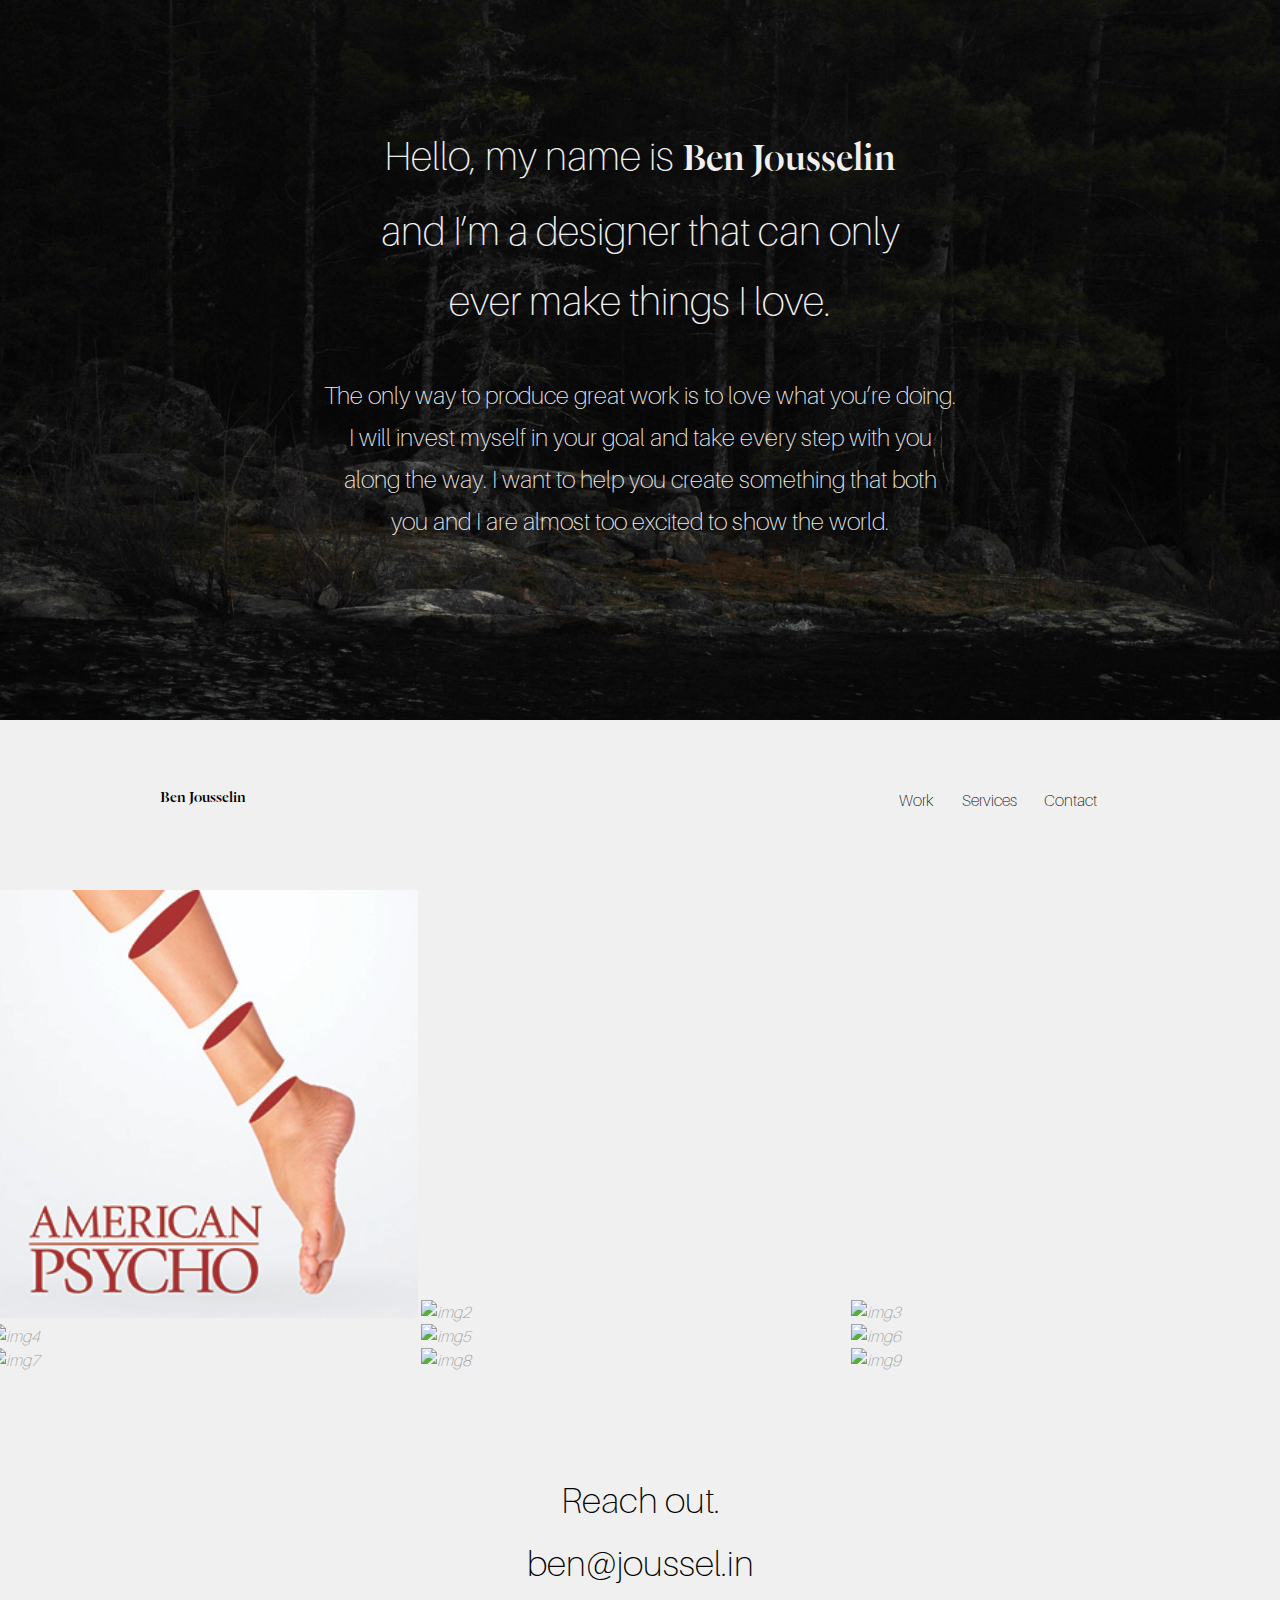
==== index.html @ e739e466 "Animation tweaks and prepping" ====
<!DOCTYPE html>
<html lang="en-ca">
<head>
  <meta charset="utf-8">
  <meta name="viewport" content="width=device-width,initial-scale=1">
  <title>Ben Jousselin: Design Portfoio</title>
  <link href="css/reset.css" rel="stylesheet">
  <link href="css/main.css" rel="stylesheet">
  <link rel="stylesheet" type="text/css" href="css/jquery.fancybox.css?v=2.1.5" media="screen">
	  <script src="http://code.jquery.com/jquery-2.1.1.min.js"></script>
	  <script type="text/javascript" src="js/jquery.fancybox.js?v=2.1.5"></script>
	  <script>
	    $(document).ready(function(){
	    	$('.work-list li a').fancybox();
	    });
	  </script>

	<!-- Add fancyBox main JS and CSS files -->
</head>
<body>
	<a name="top"></a>
	<section class= "intro-section">
		<h1>Hello, my name is <strong>Ben Jousselin</strong><br>and I’m a designer that can only<br> ever make things I love.</h1>
		<h2>The only way to produce great work is to love what you’re doing.<br>I will invest myself in your goal and take every step with you<br>along the way. I want to help you create something that both<br>you and I are almost too excited to show the world.</h2>
	</section>
	<nav id="header">
		<ul>
			<li class="nav-left"><a href="#top"><strong>Ben Jousselin</strong></a></li>
			<li class="nav-right"><a href="#contact">Contact</a></li>
			<li class="nav-right"><a href="#services">Services</a></li>
			<li class="nav-right"><a href="#work">Work</a></li>
		</ul>
	</nav>
</header>

	<section class="work-section" id="work">
	<h2>Recent Work</h2>
		<ul class="work-list">
			<li>
				<a href="img/1f.jpg">
					<figure>
						<div class="overlay">
						</div>
						<img src="img/1.jpg" alt="img1">	
					</figure>
				</a>
			</li>
			<li>
				<a href="#">
					<figure>
						<div class="overlay">
						</div>
						<img src="http://placehold.it/350x350" alt="img2">
					</figure>
				</a>
			</li>
			<li>
				<a href="#">
					<figure>
						<div class="overlay">
						</div>
						<img src="http://placehold.it/350x350" alt="img3">
					</figure>
				</a>
			</li>
			<li>
				<a href="#">
					<figure>
						<div class="overlay">
						</div>
						<img src="http://placehold.it/350x350" alt="img4">
					</figure>
				</a>
			</li>
			<li>
				<a href="#">
					<figure>
						<div class="overlay">
						</div>
						<img src="http://placehold.it/350x350" alt="img5">
					</figure>
				</a>
			</li>
			<li>
				<a href="#">
					<figure>
						<div class="overlay">
						</div>
						<img src="http://placehold.it/350x350" alt="img6">
					</figure>
				</a>
			</li>
			<li>
				<a href="#">
					<figure>
						<div class="overlay">
						</div>
						<img src="http://placehold.it/350x350" alt="img7">
					</figure>
				</a>
			</li>
			<li>
				<a href="#">
					<figure>
						<div class="overlay">
						</div>
						<img src="http://placehold.it/350x350" alt="img8">
					</figure>
				</a>
			</li>
			<li>
				<a href="#">
					<figure>
						<div class="overlay">
						</div>
						<img src="http://placehold.it/350x350" alt="img9">
					</figure>
				</a>
			</li>
		</ul>
	</section>

	<a name="contact"></a>
	<section class= "contact-section">
		<h2 class="contact-text">Reach out.</h2>
		<h2 class="contact-text">ben@joussel.in</h2>
	</section>

	<script src="js/main.js"></script>


</body>
</hmtl>
---- css/main.css ----
@-moz-viewport {width: device-width; scale:1;}
@-ms-viewport {width: device-width; scale:1;}
@-o-viewport {width: device-width; scale:1;}
@-webkit-viewport {width: device-width; scale:1;}
@viewport {width: device-width; scale:1;}

* {
	-moz-box-sizing: border-box;
	-webkit-box-sizing: border-box;
	box-sizing: border-box;
}

body {
	margin: 0 0 0 0;
	padding: 0 0 0 0;
	font: normal 100%/1.5 Aileron,helvetica,sans-serif;
	font-size: 16px;
	background-color: #f0f0f0;
}

 @font-face { font-family: DalaFloda; src: url('../fonts/DalaFloda.otf'); } 
 @font-face { font-family: Aileron; src: url('../fonts/Aileron.otf'); } 

/* start intro */

.intro-section {
	background: transparent url("../img/background.jpg") no-repeat center top;
	background-size: cover;
	height: 100em;
	overflow: hidden;
}


h1 {
	font-size: 1em;
	text-align: center;
	line-height: 1.75;
	color:#f0f0f0;
	padding-top: 3em;
	padding-bottom: 1em;
}

h2 {
	font-size: 0.50em;
	font-style: thin;
	text-align: center;
	color:#f0f0f0;
	line-height: 1.75;

}

strong {
	font-family: DalaFloda, serif;
}


/* end intro */

/* start nav */

nav {
	padding: 2em 0;
	background-color: #F0F0F0;
	text-align: center;
	clear: both;
}

nav ul {
	list-style: none;
	margin: 0;
	padding: 2em;
	display: block;
	margin: 0 10%;
	text-align: center;
}

nav li {
	padding: .5em;
	font-size: 1em;
	text-align: center;
}

nav li a {
	text-decoration: none;
	color: #000000;
	padding-right: 0.5em;
}

.nav-left {
	text-decoration: none;
	color: #ffffff;
	font-size: 1em;
}

header nav li a:hover {
	color: #993333;
}

/* end nav */

/* start portfolio */

.work-section {
	background-color: #f0f0f0;
}

.work-list {
	padding: 5% 0 0 0;
}

.work-list figure {
	margin:0;
	display:block;
	color: #999;
	position: relative;
	width: 100%;
	height: 100%;
}

.work-list img {
	display:block;
	width: 100%;
}

.work-list li {
	display:inline-block;
	width: 100%;
}

.overlay {
	display: block;
	position: absolute;
	background-color: #ffffff;
	opacity: 0;
	width: 100%;
	height: 100%;

	transition: all 450ms linear;
}

.overlay:hover	{
	opacity: .8;
}

/* end portfolio */

/*start footer*/
.contact-section {
	font-size: 1.5em;
	width: 100%;
	height: 9em;
	padding: 3em 0 0 0;
	background-color: #F0F0F0;
}

.contact-text{
	color: #000000;
}

.404-footer{
	width: 100%;
	height: 9em;
	padding: 3em 0 0 0;
	background-color: #F0F0F0;
}

p{
	font-size: 6em;
	font-family: Aileron, serif;
	text-align: center;
	padding-top: 30%;
	color: #f0f0f0;
	z-index: 7000;
}

/*end footer*/

/*404 page*/



/* start media queries */

@media only screen and (min-width: 22em) {

	h1 {
		font-size: 1.60em;
	}

	h2 {
		font-size: 0.80em;
	}

	.intro-section {
		height: 25em;

	}
}

@media only screen and (min-width: 30em) {

	h1 {
		font-size: 1.60em;
	}

	h2 {
		font-size: 0.80em;
	}

	.intro-section {
		height: 25em;
	}

	nav ul {
		text-align: right;
		display: block;
		margin: 0 10% 0 10%;
	}

	nav li {
		padding: 0 0 .5em 0;
		font-size: 1em;
		float: right;
	}

	nav li a {
		padding-right: 1.2em;
	}

	.nav-left {
		text-align: left;
		float: left;
		display: block;
		clear: both;
	}

	.nav-right {
		padding: .25em;
	}

	.contact-section {
		height: 14em;
		padding: 4em 0 0 0;
	}
}

@media only screen and (min-width: 45em) {

	.intro-section {
		height: 45em;
	}
		
	h1 {
		font-size: 2.5em;
	}

	h2 {
		font-size: 1.5em;
	}

	.work-list {
		text-align: left;
		list-style-type: none;
		margin:0px -10px;
		padding:0px;
	}

	.work-list a,
	.work-list a:link,
	.work-list a:visited {
		border: 0px;
		color: #000;
		font-style:italic;
		text-decoration: none;
	}

	.work-list img {
		display:block;
		width: 100%;
	}
	.work-list li {
		display:inline-block;
		width: 49%;
	}
}

@media only screen and (min-width: 60em) {

	h1 {
		font-size: 2.5em;
	}

	h2 {
		font-size: 1.5em;
	}

	.work-list {
		text-align: left;
		list-style-type: none;
		margin:0px -10px;
		padding:0px;
	}

	.work-list a,
	.work-list a:link,
	.work-list a:visited {
		border: 0px;
		color: #000;
		font-style:italic;
		text-decoration: none;
	}

	.work-list img {
		display:block;
		width: 100%;
	}
	.work-list li {
		display:inline-block;
		width: 32.9%;
	}

	p{
		font-size: 9em;
		padding-top: 20%;
		padding-bottom: 20%;
	}
}

/* end nav */
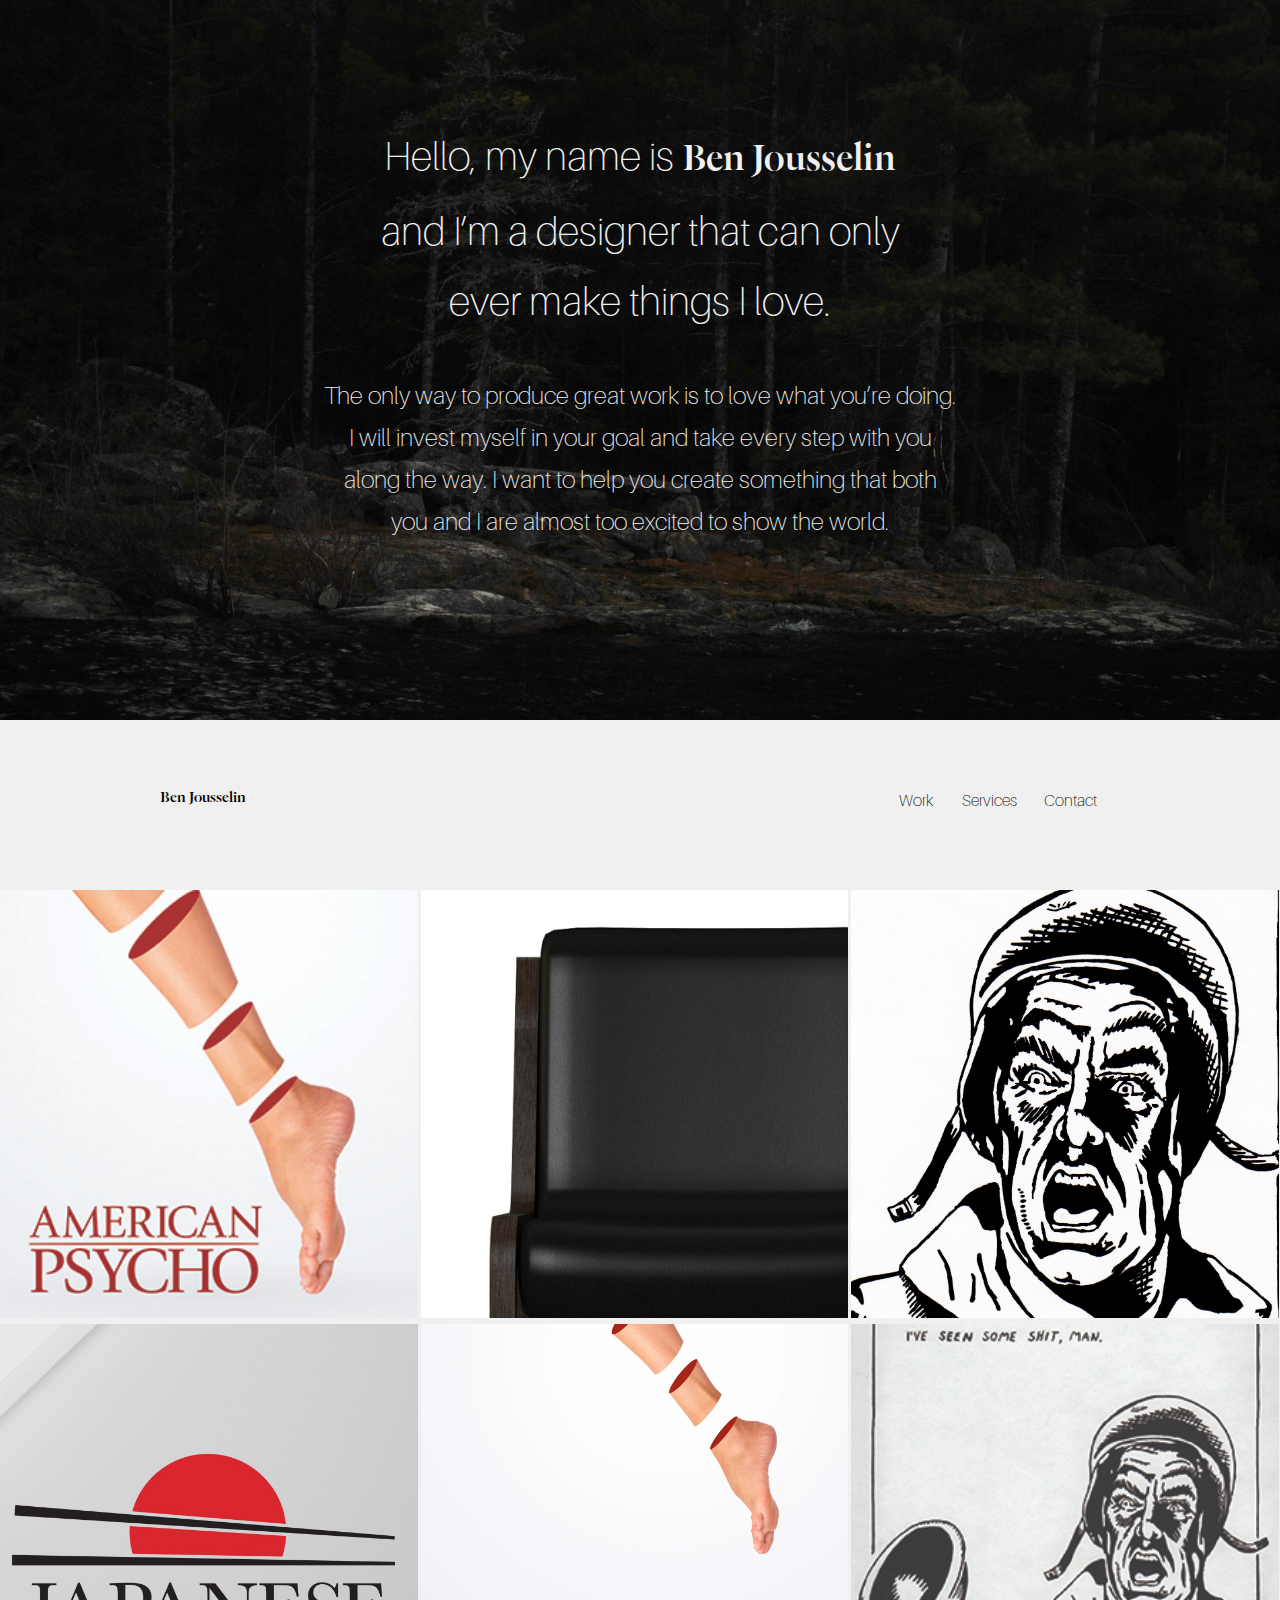
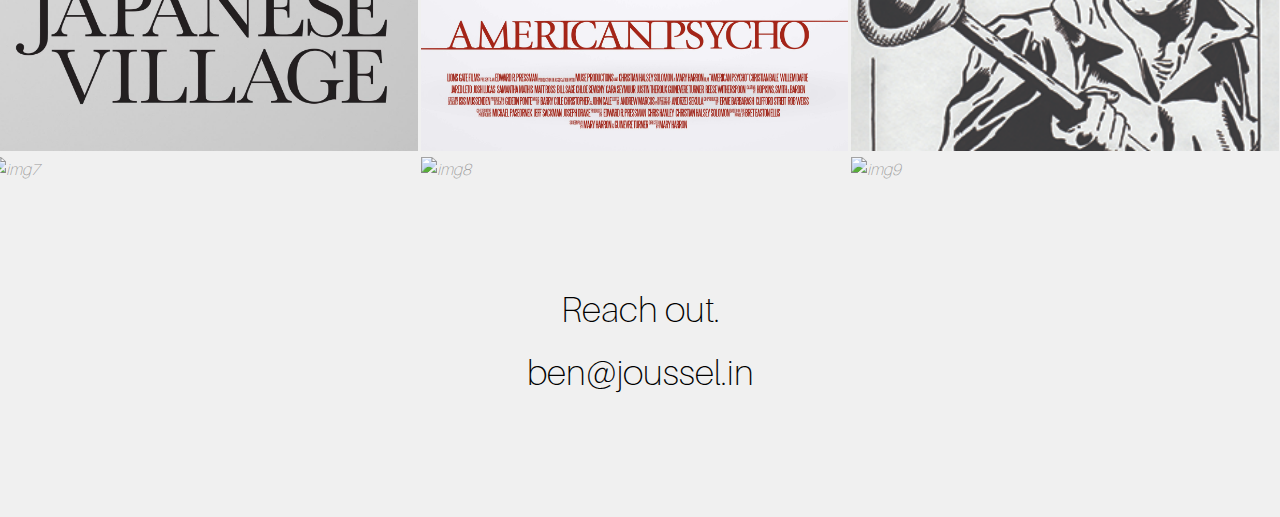
==== commit 10963675: "Added Portfolio work and 404 page" ====
--- a/index.html
+++ b/index.html
@@ -46,11 +46,47 @@
 				</a>
 			</li>
 			<li>
-				<a href="#">
+				<a href="img/2f.jpg">
 					<figure>
 						<div class="overlay">
 						</div>
-						<img src="http://placehold.it/350x350" alt="img2">
+						<img src="img/2.jpg" alt="img2">
+					</figure>
+				</a>
+			</li>
+			<li>
+				<a href="img/3f.jpg">
+					<figure>
+						<div class="overlay">
+						</div>
+						<img src="img/3.jpg" alt="img3">
+					</figure>
+				</a>
+			</li>
+			<li>
+				<a href="img/4f.jpg">
+					<figure>
+						<div class="overlay">
+						</div>
+						<img src="img/4.jpg" alt="img4">
+					</figure>
+				</a>
+			</li>
+			<li>
+				<a href="img/5f.jpg">
+					<figure>
+						<div class="overlay">
+						</div>
+						<img src="img/5.jpg" alt="img5">
+					</figure>
+				</a>
+			</li>
+			<li>
+				<a href="img/6f.jpg">
+					<figure>
+						<div class="overlay">
+						</div>
+						<img src="img/6.jpg" alt="img6">
 					</figure>
 				</a>
 			</li>
@@ -59,7 +95,7 @@
 					<figure>
 						<div class="overlay">
 						</div>
-						<img src="http://placehold.it/350x350" alt="img3">
+						<img src="img/" alt="img7">
 					</figure>
 				</a>
 			</li>
@@ -68,7 +104,7 @@
 					<figure>
 						<div class="overlay">
 						</div>
-						<img src="http://placehold.it/350x350" alt="img4">
+						<img src="img/" alt="img8">
 					</figure>
 				</a>
 			</li>
@@ -77,43 +113,7 @@
 					<figure>
 						<div class="overlay">
 						</div>
-						<img src="http://placehold.it/350x350" alt="img5">
-					</figure>
-				</a>
-			</li>
-			<li>
-				<a href="#">
-					<figure>
-						<div class="overlay">
-						</div>
-						<img src="http://placehold.it/350x350" alt="img6">
-					</figure>
-				</a>
-			</li>
-			<li>
-				<a href="#">
-					<figure>
-						<div class="overlay">
-						</div>
-						<img src="http://placehold.it/350x350" alt="img7">
-					</figure>
-				</a>
-			</li>
-			<li>
-				<a href="#">
-					<figure>
-						<div class="overlay">
-						</div>
-						<img src="http://placehold.it/350x350" alt="img8">
-					</figure>
-				</a>
-			</li>
-			<li>
-				<a href="#">
-					<figure>
-						<div class="overlay">
-						</div>
-						<img src="http://placehold.it/350x350" alt="img9">
+						<img src="img/" alt="img9">
 					</figure>
 				</a>
 			</li>
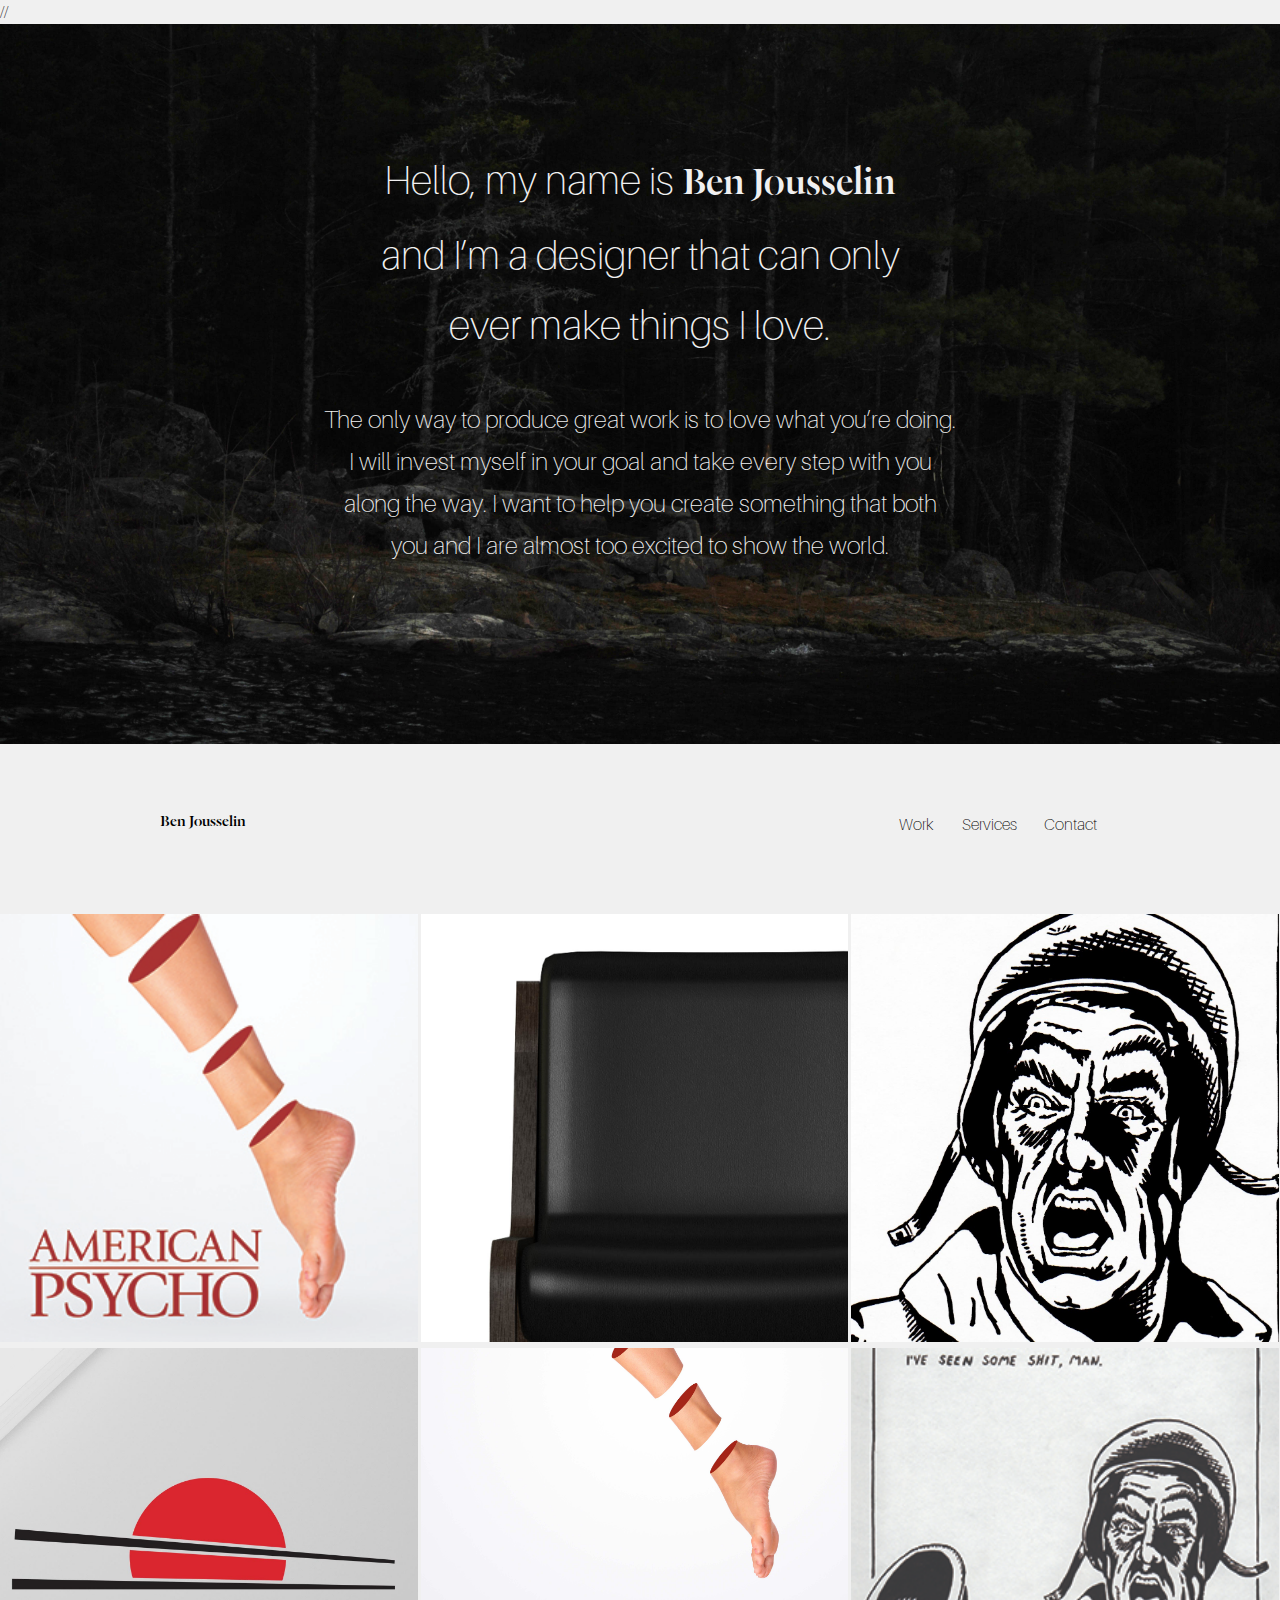
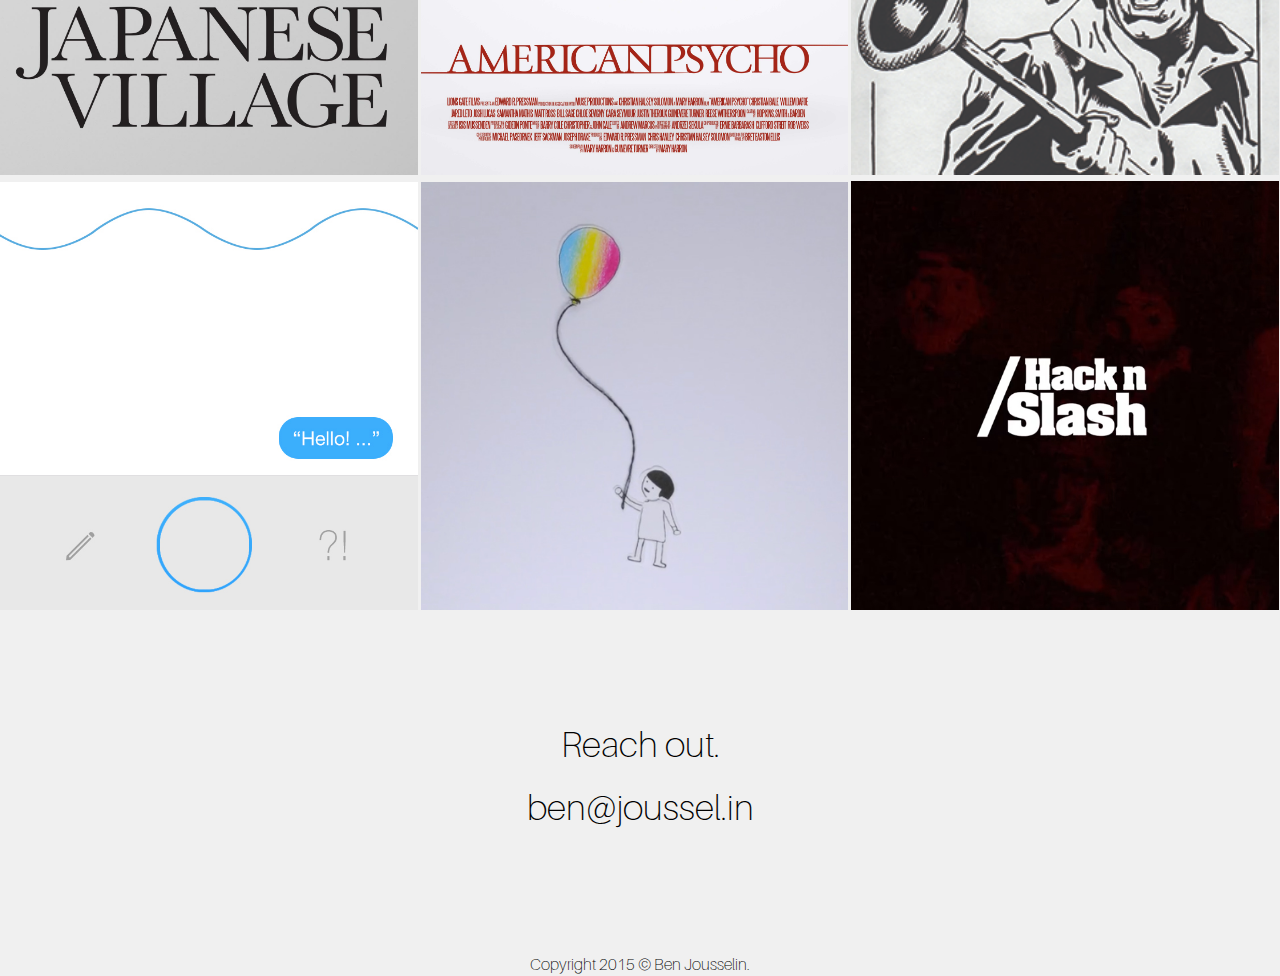
==== commit dc5c84af: "Syncing to perform w3c link check" ====
--- a/index.html
+++ b/index.html
@@ -7,15 +7,24 @@
   <link href="css/reset.css" rel="stylesheet">
   <link href="css/main.css" rel="stylesheet">
   <link rel="stylesheet" type="text/css" href="css/jquery.fancybox.css?v=2.1.5" media="screen">
-	  <script src="http://code.jquery.com/jquery-2.1.1.min.js"></script>
-	  <script type="text/javascript" src="js/jquery.fancybox.js?v=2.1.5"></script>
-	  <script>
+
+	<script src="http://code.jquery.com/jquery-2.1.1.min.js">
+	</script>
+
+	<script type="text/javascript" src="js/jquery.fancybox.js?v=2.1.5">
+	</script>
+
+	<script>
 	    $(document).ready(function(){
 	    	$('.work-list li a').fancybox();
 	    });
-	  </script>
+	</script>
 
-	<!-- Add fancyBox main JS and CSS files -->
+    // <!-- vimeo embed in fancybox, coming soon
+
+    <script type="text/javascript" src="../js/jquery.fancybox-media.js">
+	</script> -->
+
 </head>
 <body>
 	<a name="top"></a>
@@ -91,29 +100,29 @@
 				</a>
 			</li>
 			<li>
-				<a href="#">
+				<a href="img/7f.jpg">
 					<figure>
 						<div class="overlay">
 						</div>
-						<img src="img/" alt="img7">
+						<img src="img/7.jpg" alt="img7">
 					</figure>
 				</a>
 			</li>
 			<li>
-				<a href="#">
+				<a class="fancybox" href="http://vimeo.com/61812094">	
 					<figure>
 						<div class="overlay">
 						</div>
-						<img src="img/" alt="img8">
+						<img src="img/8.jpg" alt="img8">
 					</figure>
 				</a>
 			</li>
 			<li>
-				<a href="#">
+				<a class="fancybox" href="http://vimeo.com/110763504">		
 					<figure>
 						<div class="overlay">
 						</div>
-						<img src="img/" alt="img9">
+						<img src="img/9.jpg" alt="img9">
 					</figure>
 				</a>
 			</li>
@@ -123,11 +132,14 @@
 	<a name="contact"></a>
 	<section class= "contact-section">
 		<h2 class="contact-text">Reach out.</h2>
-		<h2 class="contact-text">ben@joussel.in</h2>
+		<h2 class="contact-text" href="mailto:ben@joussel.in">ben@joussel.in</h2>
+
+
 	</section>
 
 	<script src="js/main.js"></script>
 
+	<footer>Copyright 2015 © Ben Jousselin.</footer>
 
 </body>
 </hmtl>--- a/css/main.css
+++ b/css/main.css
@@ -171,6 +171,10 @@
 	padding-top: 30%;
 	color: #f0f0f0;
 	z-index: 7000;
+}
+
+footer{
+text-align: center;
 }
 
 /*end footer*/
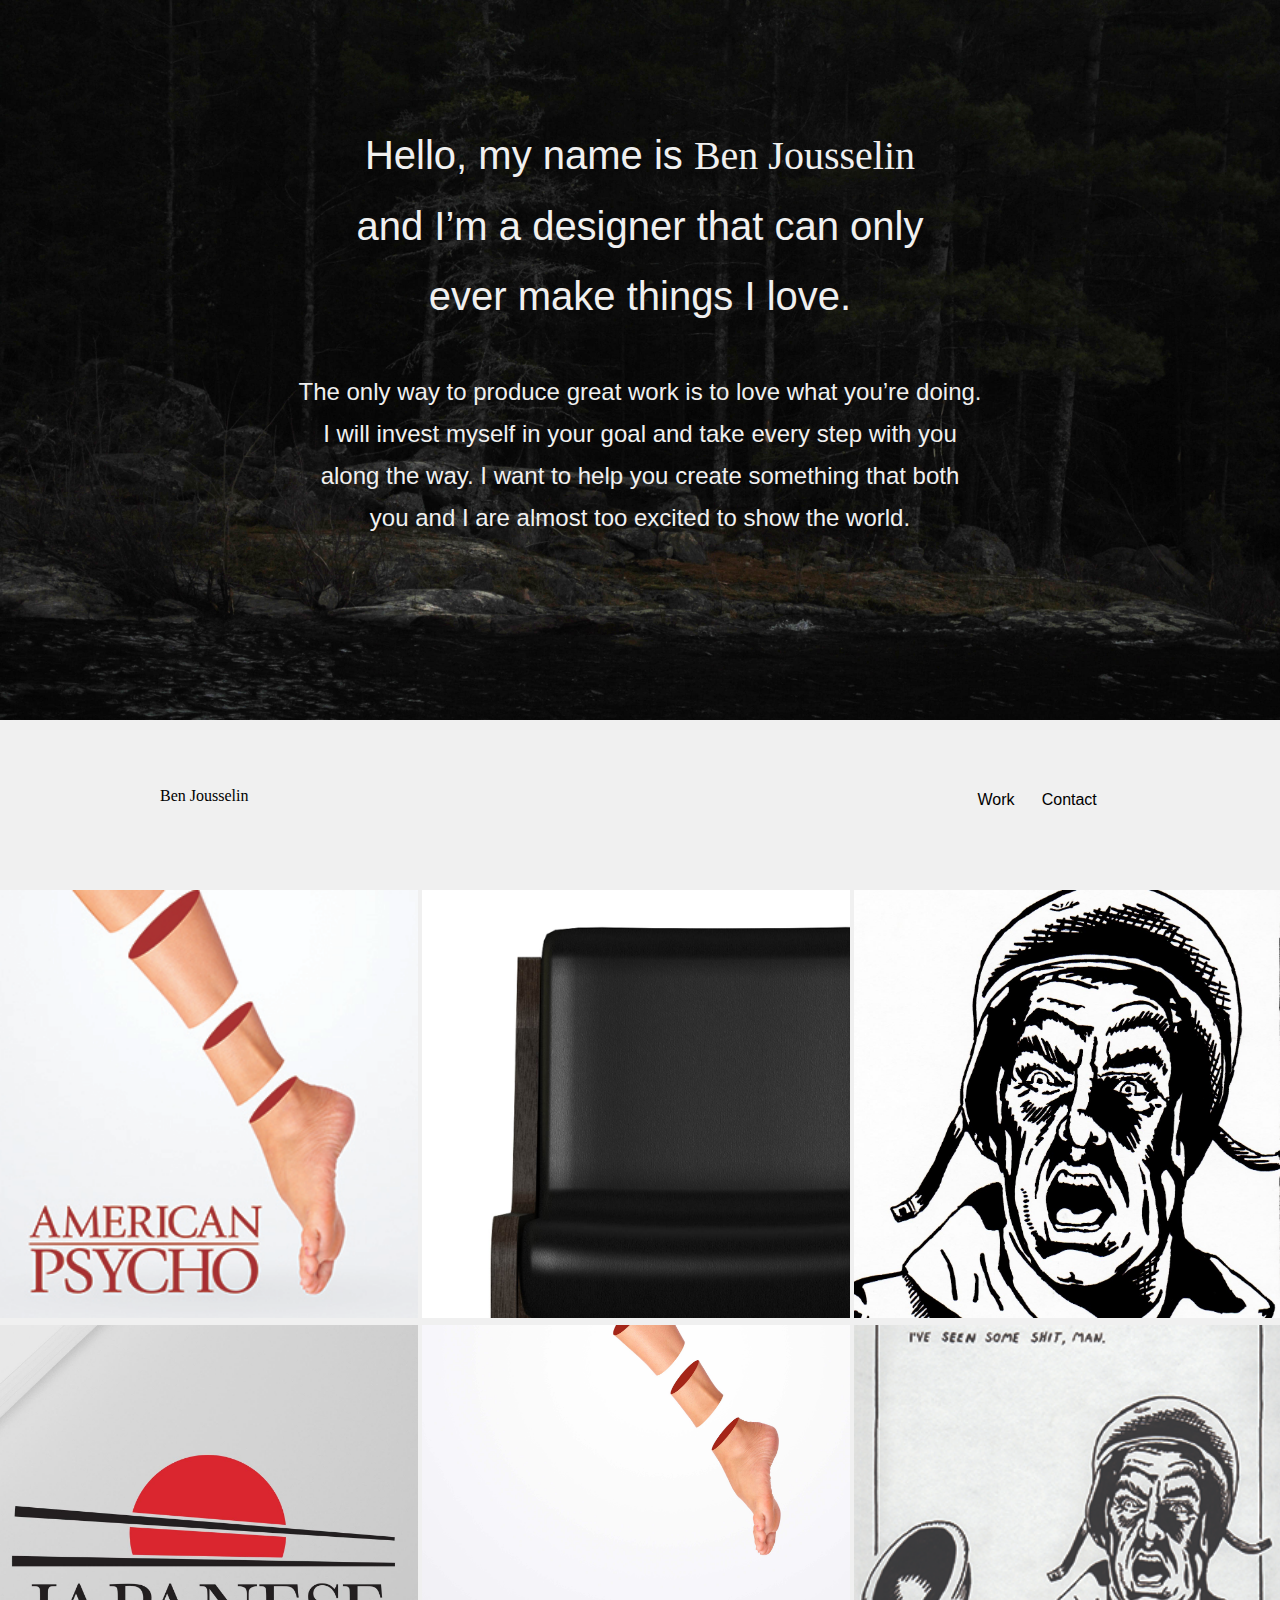
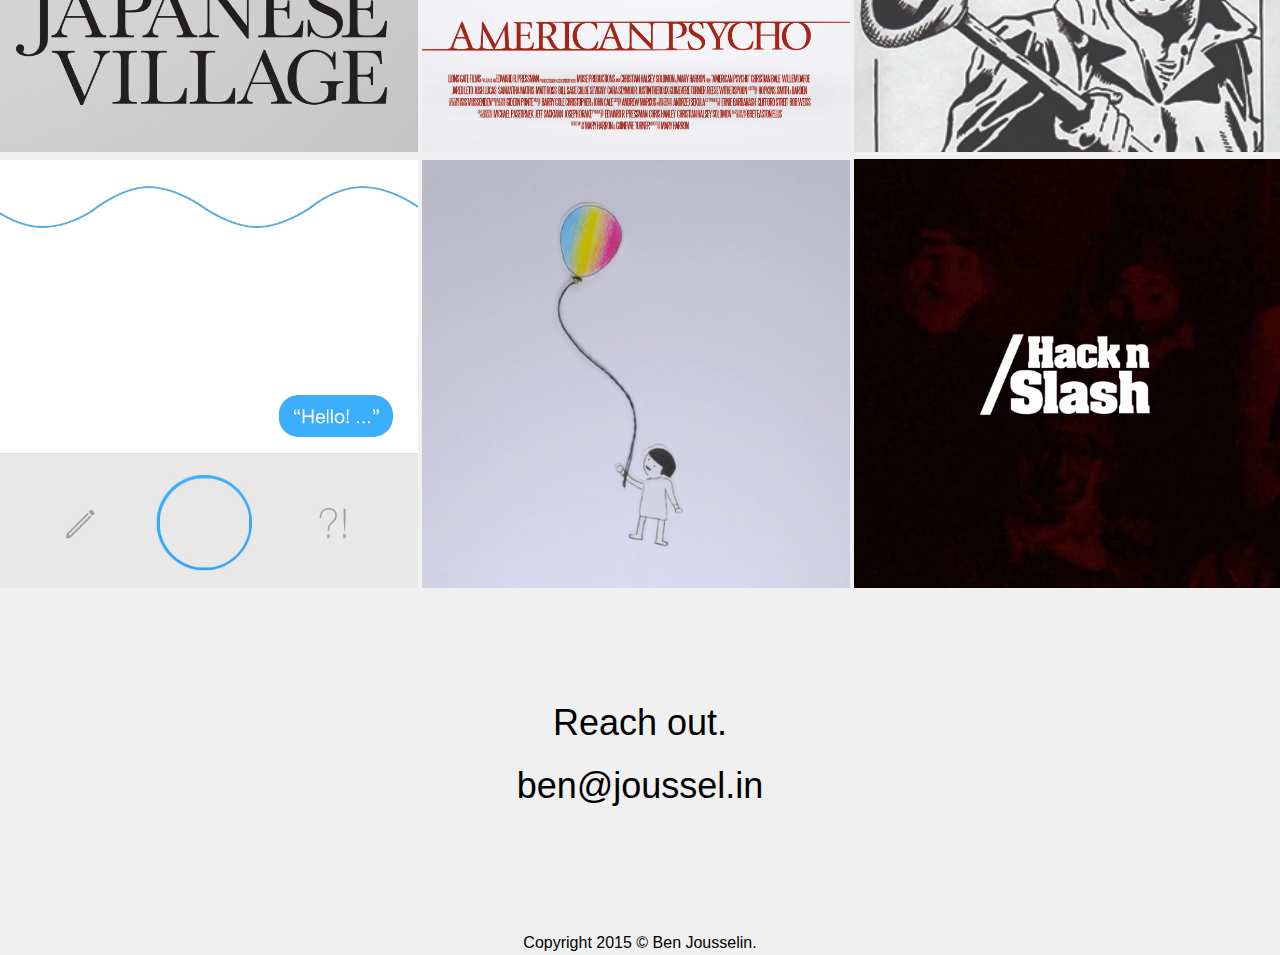
==== commit 21b75783: "naming fixes" ====
--- a/index.html
+++ b/index.html
@@ -20,126 +20,126 @@
 	    });
 	</script>
 
-    // <!-- vimeo embed in fancybox, coming soon
+    <!-- vimeo embed in fancybox, coming soon
 
     <script type="text/javascript" src="../js/jquery.fancybox-media.js">
 	</script> -->
 
 </head>
-<body>
-	<a name="top"></a>
-	<section class= "intro-section">
-		<h1>Hello, my name is <strong>Ben Jousselin</strong><br>and I’m a designer that can only<br> ever make things I love.</h1>
-		<h2>The only way to produce great work is to love what you’re doing.<br>I will invest myself in your goal and take every step with you<br>along the way. I want to help you create something that both<br>you and I are almost too excited to show the world.</h2>
-	</section>
-	<nav id="header">
-		<ul>
-			<li class="nav-left"><a href="#top"><strong>Ben Jousselin</strong></a></li>
-			<li class="nav-right"><a href="#contact">Contact</a></li>
-			<li class="nav-right"><a href="#services">Services</a></li>
-			<li class="nav-right"><a href="#work">Work</a></li>
-		</ul>
-	</nav>
-</header>
+	<body>
+		<a name="top"></a>
+		<section class= "intro-section">
+			<h1>Hello, my name is <strong>Ben Jousselin</strong><br>and I’m a designer that can only<br> ever make things I love.</h1>
+			<h2>The only way to produce great work is to love what you’re doing.<br>I will invest myself in your goal and take every step with you<br>along the way. I want to help you create something that both<br>you and I are almost too excited to show the world.</h2>
+		</section>
+		<nav id="header">
+			<ul>
+				<li class="nav-left"><a href="#top"><strong>Ben Jousselin</strong></a></li>
+				<li class="nav-right"><a href="#contact">Contact</a></li>
+				<!-- <li class="nav-right"><a href="#services">Services</a></li> -->
+				<li class="nav-right"><a href="#work">Work</a></li>
+			</ul>
+		</nav>
+	</header>
 
-	<section class="work-section" id="work">
-	<h2>Recent Work</h2>
-		<ul class="work-list">
-			<li>
-				<a href="img/1f.jpg">
-					<figure>
-						<div class="overlay">
-						</div>
-						<img src="img/1.jpg" alt="img1">	
-					</figure>
-				</a>
-			</li>
-			<li>
-				<a href="img/2f.jpg">
-					<figure>
-						<div class="overlay">
-						</div>
-						<img src="img/2.jpg" alt="img2">
-					</figure>
-				</a>
-			</li>
-			<li>
-				<a href="img/3f.jpg">
-					<figure>
-						<div class="overlay">
-						</div>
-						<img src="img/3.jpg" alt="img3">
-					</figure>
-				</a>
-			</li>
-			<li>
-				<a href="img/4f.jpg">
-					<figure>
-						<div class="overlay">
-						</div>
-						<img src="img/4.jpg" alt="img4">
-					</figure>
-				</a>
-			</li>
-			<li>
-				<a href="img/5f.jpg">
-					<figure>
-						<div class="overlay">
-						</div>
-						<img src="img/5.jpg" alt="img5">
-					</figure>
-				</a>
-			</li>
-			<li>
-				<a href="img/6f.jpg">
-					<figure>
-						<div class="overlay">
-						</div>
-						<img src="img/6.jpg" alt="img6">
-					</figure>
-				</a>
-			</li>
-			<li>
-				<a href="img/7f.jpg">
-					<figure>
-						<div class="overlay">
-						</div>
-						<img src="img/7.jpg" alt="img7">
-					</figure>
-				</a>
-			</li>
-			<li>
-				<a class="fancybox" href="http://vimeo.com/61812094">	
-					<figure>
-						<div class="overlay">
-						</div>
-						<img src="img/8.jpg" alt="img8">
-					</figure>
-				</a>
-			</li>
-			<li>
-				<a class="fancybox" href="http://vimeo.com/110763504">		
-					<figure>
-						<div class="overlay">
-						</div>
-						<img src="img/9.jpg" alt="img9">
-					</figure>
-				</a>
-			</li>
-		</ul>
-	</section>
+		<section class="work-section" id="work">
+		<h2>Recent Work</h2>
+			<ul class="work-list">
+				<li>
+					<a href="img/1f.jpg">
+						<figure>
+							<div class="overlay">
+							</div>
+							<img src="img/1.jpg" alt="IZZE Campaign Poster">	
+						</figure>
+					</a>
+				</li>
+				<li>
+					<a href="img/2f.jpg">
+						<figure>
+							<div class="overlay">
+							</div>
+							<img src="img/2.jpg" alt="Kurven Furniture Set">
+						</figure>
+					</a>
+				</li>
+				<li>
+					<a href="img/3f.jpg">
+						<figure>
+							<div class="overlay">
+							</div>
+							<img src="img/3.jpg" alt="'I've seen some shit, man' Ink Drawing">
+						</figure>
+					</a>
+				</li>
+				<li>
+					<a href="img/4f.jpg">
+						<figure>
+							<div class="overlay">
+							</div>
+							<img src="img/4.jpg" alt="Japanese Village Rebranding">
+						</figure>
+					</a>
+				</li>
+				<li>
+					<a href="img/5f.jpg">
+						<figure>
+							<div class="overlay">
+							</div>
+							<img src="img/5.jpg" alt="American Psycho Poster">
+						</figure>
+					</a>
+				</li>
+				<li>
+					<a href="img/6f.jpg">
+						<figure>
+							<div class="overlay">
+							</div>
+							<img src="img/6.jpg" alt="Lobato Style Nietzsche Illustration">
+						</figure>
+					</a>
+				</li>
+				<li>
+					<a href="img/7f.jpg">
+						<figure>
+							<div class="overlay">
+							</div>
+							<img src="img/7.jpg" alt="Translat App">
+						</figure>
+					</a>
+				</li>
+				<li>
+					<a class="fancybox" href="http://vimeo.com/61812094">	
+						<figure>
+							<div class="overlay">
+							</div>
+							<img src="img/8.jpg" alt="Epson Tactile Motion">
+						</figure>
+					</a>
+				</li>
+				<li>
+					<a class="fancybox" href="http://vimeo.com/110763504">		
+						<figure>
+							<div class="overlay">
+							</div>
+							<img src="img/9.jpg" alt="Hack n Slash Broadcast Package">
+						</figure>
+					</a>
+				</li>
+			</ul>
+		</section>
 
-	<a name="contact"></a>
-	<section class= "contact-section">
-		<h2 class="contact-text">Reach out.</h2>
-		<h2 class="contact-text" href="mailto:ben@joussel.in">ben@joussel.in</h2>
+		<a name="contact"></a>
+		<section class= "contact-section">
+			<h2 class="contact-text">Reach out.</h2>
+			<h2 class="contact-text" href="mailto:ben@joussel.in">ben@joussel.in</h2>
 
 
-	</section>
+		</section>
 
-	<script src="js/main.js"></script>
+		<script src="js/main.js"></script>
 
-	<footer>Copyright 2015 © Ben Jousselin.</footer>
+		<footer>Copyright 2015 © Ben Jousselin.</footer>
 
-</body>
+	</body>
 </hmtl>--- a/css/main.css
+++ b/css/main.css
@@ -10,16 +10,16 @@
 	box-sizing: border-box;
 }
 
+ @font-face { font-family: dalaFloda; src: url('../fonts/dalaFloda.otf'); } 
+ @font-face { font-family: aileron; src: url('../fonts/aileron.otf'); } 
+ 
 body {
 	margin: 0 0 0 0;
 	padding: 0 0 0 0;
-	font: normal 100%/1.5 Aileron,helvetica,sans-serif;
+	font: normal 100%/1.5 aileron,helvetica,sans-serif;
 	font-size: 16px;
 	background-color: #f0f0f0;
 }
-
- @font-face { font-family: DalaFloda; src: url('../fonts/DalaFloda.otf'); } 
- @font-face { font-family: Aileron; src: url('../fonts/Aileron.otf'); } 
 
 /* start intro */
 
@@ -50,7 +50,7 @@
 }
 
 strong {
-	font-family: DalaFloda, serif;
+	font-family: dalaFloda, serif;
 }
 
 
@@ -166,7 +166,7 @@
 
 p{
 	font-size: 6em;
-	font-family: Aileron, serif;
+	font-family: aileron, serif;
 	text-align: center;
 	padding-top: 30%;
 	color: #f0f0f0;
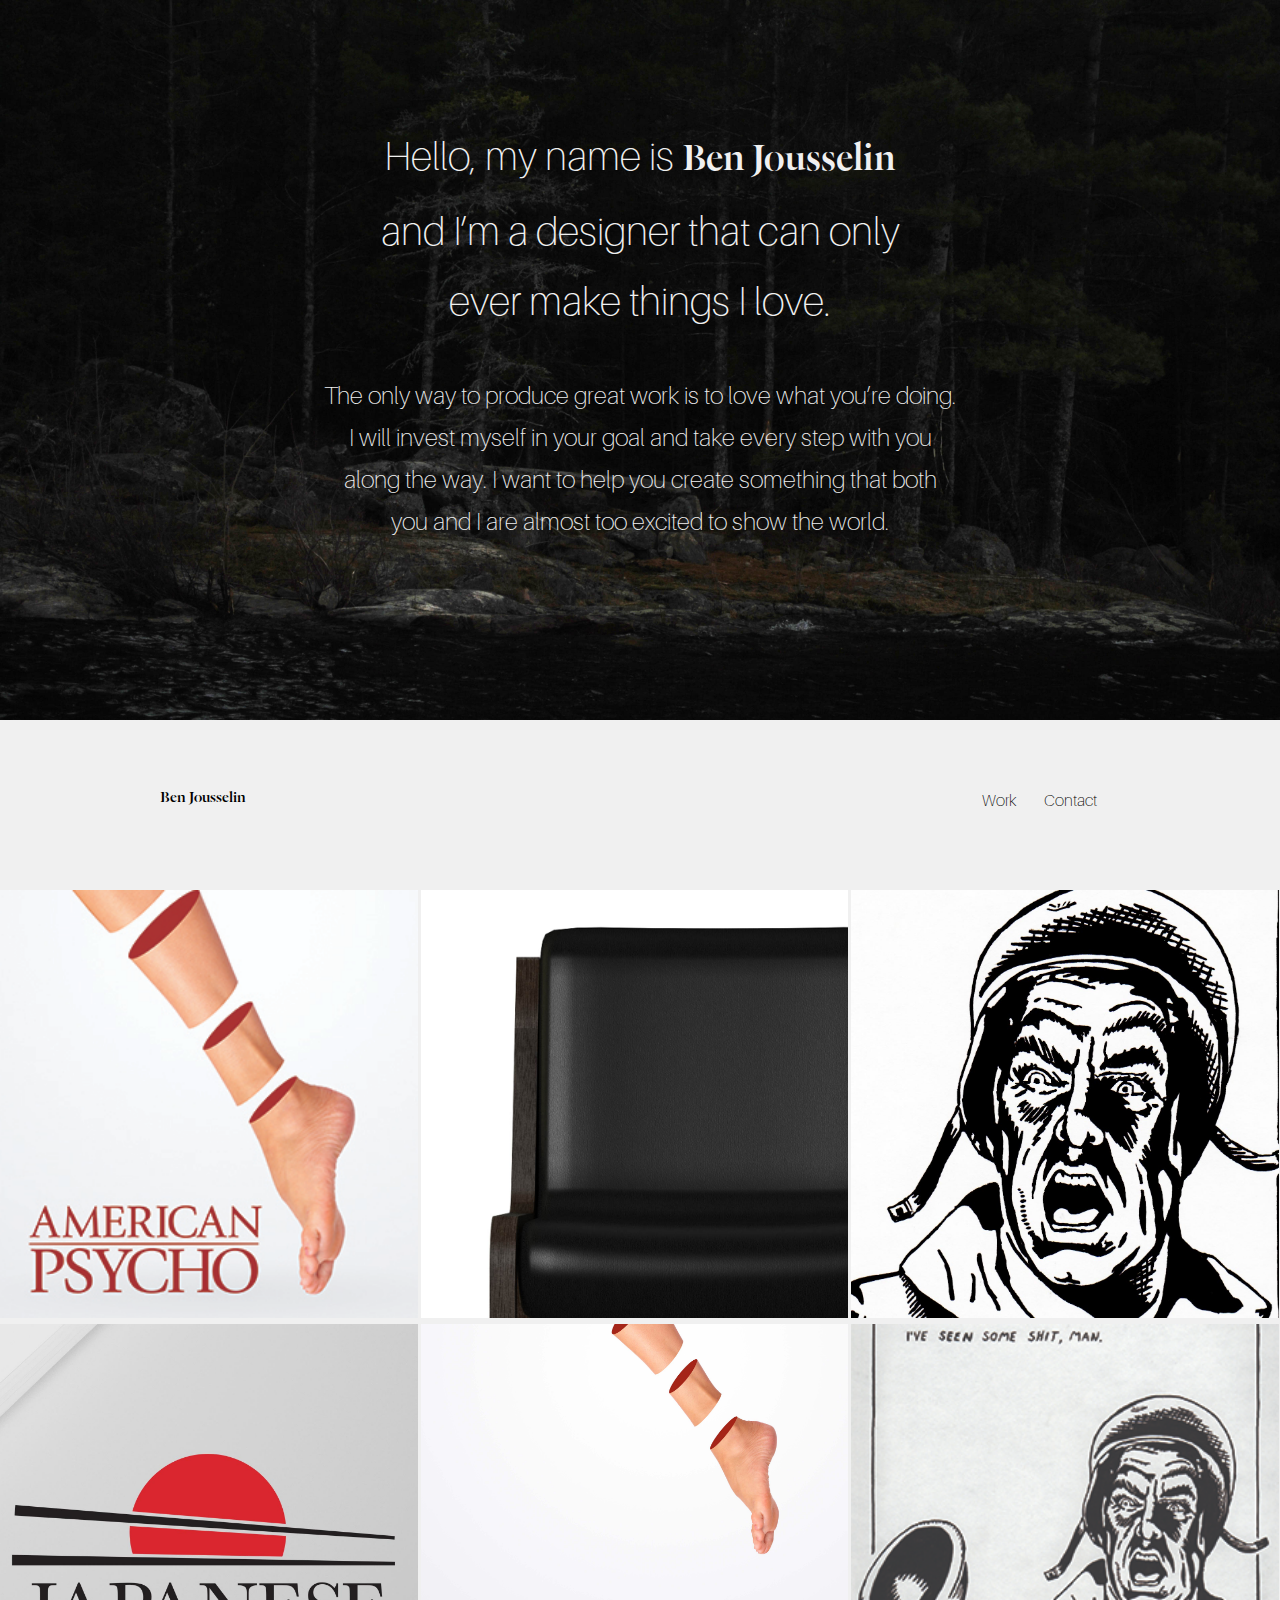
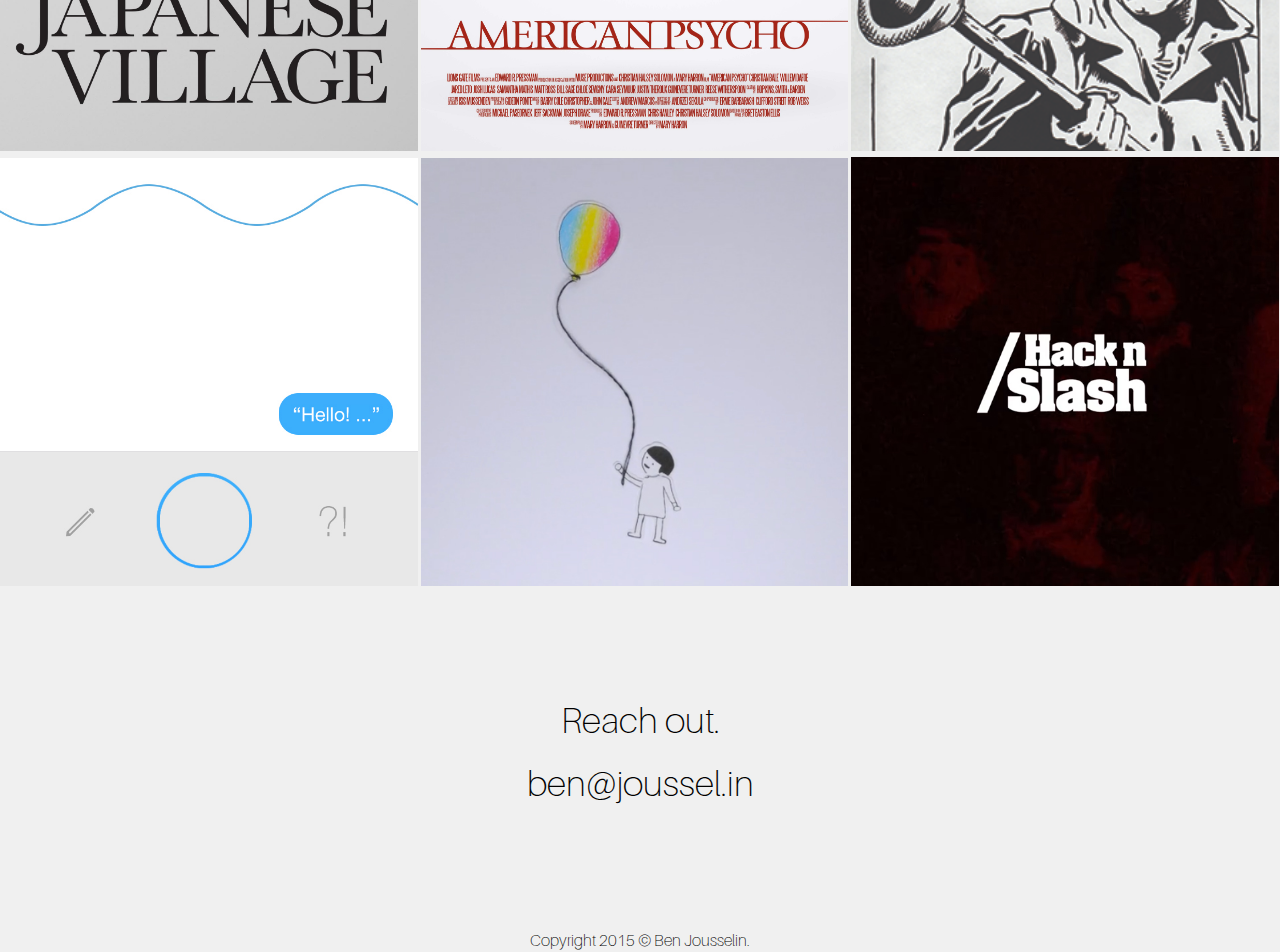
==== commit 4d02c95b: "Fixes for W3C HTML Validation" ====
--- a/index.html
+++ b/index.html
@@ -27,7 +27,7 @@
 
 </head>
 	<body>
-		<a name="top"></a>
+		<a id="top"></a>
 		<section class= "intro-section">
 			<h1>Hello, my name is <strong>Ben Jousselin</strong><br>and I’m a designer that can only<br> ever make things I love.</h1>
 			<h2>The only way to produce great work is to love what you’re doing.<br>I will invest myself in your goal and take every step with you<br>along the way. I want to help you create something that both<br>you and I are almost too excited to show the world.</h2>
@@ -40,7 +40,6 @@
 				<li class="nav-right"><a href="#work">Work</a></li>
 			</ul>
 		</nav>
-	</header>
 
 		<section class="work-section" id="work">
 		<h2>Recent Work</h2>
@@ -129,10 +128,10 @@
 			</ul>
 		</section>
 
-		<a name="contact"></a>
+		<a id="contact"></a>
 		<section class= "contact-section">
 			<h2 class="contact-text">Reach out.</h2>
-			<h2 class="contact-text" href="mailto:ben@joussel.in">ben@joussel.in</h2>
+			<h2 class="contact-text">ben@joussel.in</h2>
 
 
 		</section>
@@ -142,4 +141,4 @@
 		<footer>Copyright 2015 © Ben Jousselin.</footer>
 
 	</body>
-</hmtl>+</html>--- a/css/main.css
+++ b/css/main.css
@@ -10,9 +10,6 @@
 	box-sizing: border-box;
 }
 
- @font-face { font-family: dalaFloda; src: url('../fonts/dalaFloda.otf'); } 
- @font-face { font-family: aileron; src: url('../fonts/aileron.otf'); } 
- 
 body {
 	margin: 0 0 0 0;
 	padding: 0 0 0 0;
@@ -21,6 +18,9 @@
 	background-color: #f0f0f0;
 }
 
+ @font-face { font-family: dalafloda; src: url('../fonts/dalafloda.otf'); } 
+ @font-face { font-family: aileron; src: url('../fonts/aileron.otf'); } 
+
 /* start intro */
 
 .intro-section {
@@ -50,7 +50,7 @@
 }
 
 strong {
-	font-family: dalaFloda, serif;
+	font-family: dalafloda, serif;
 }
 
 
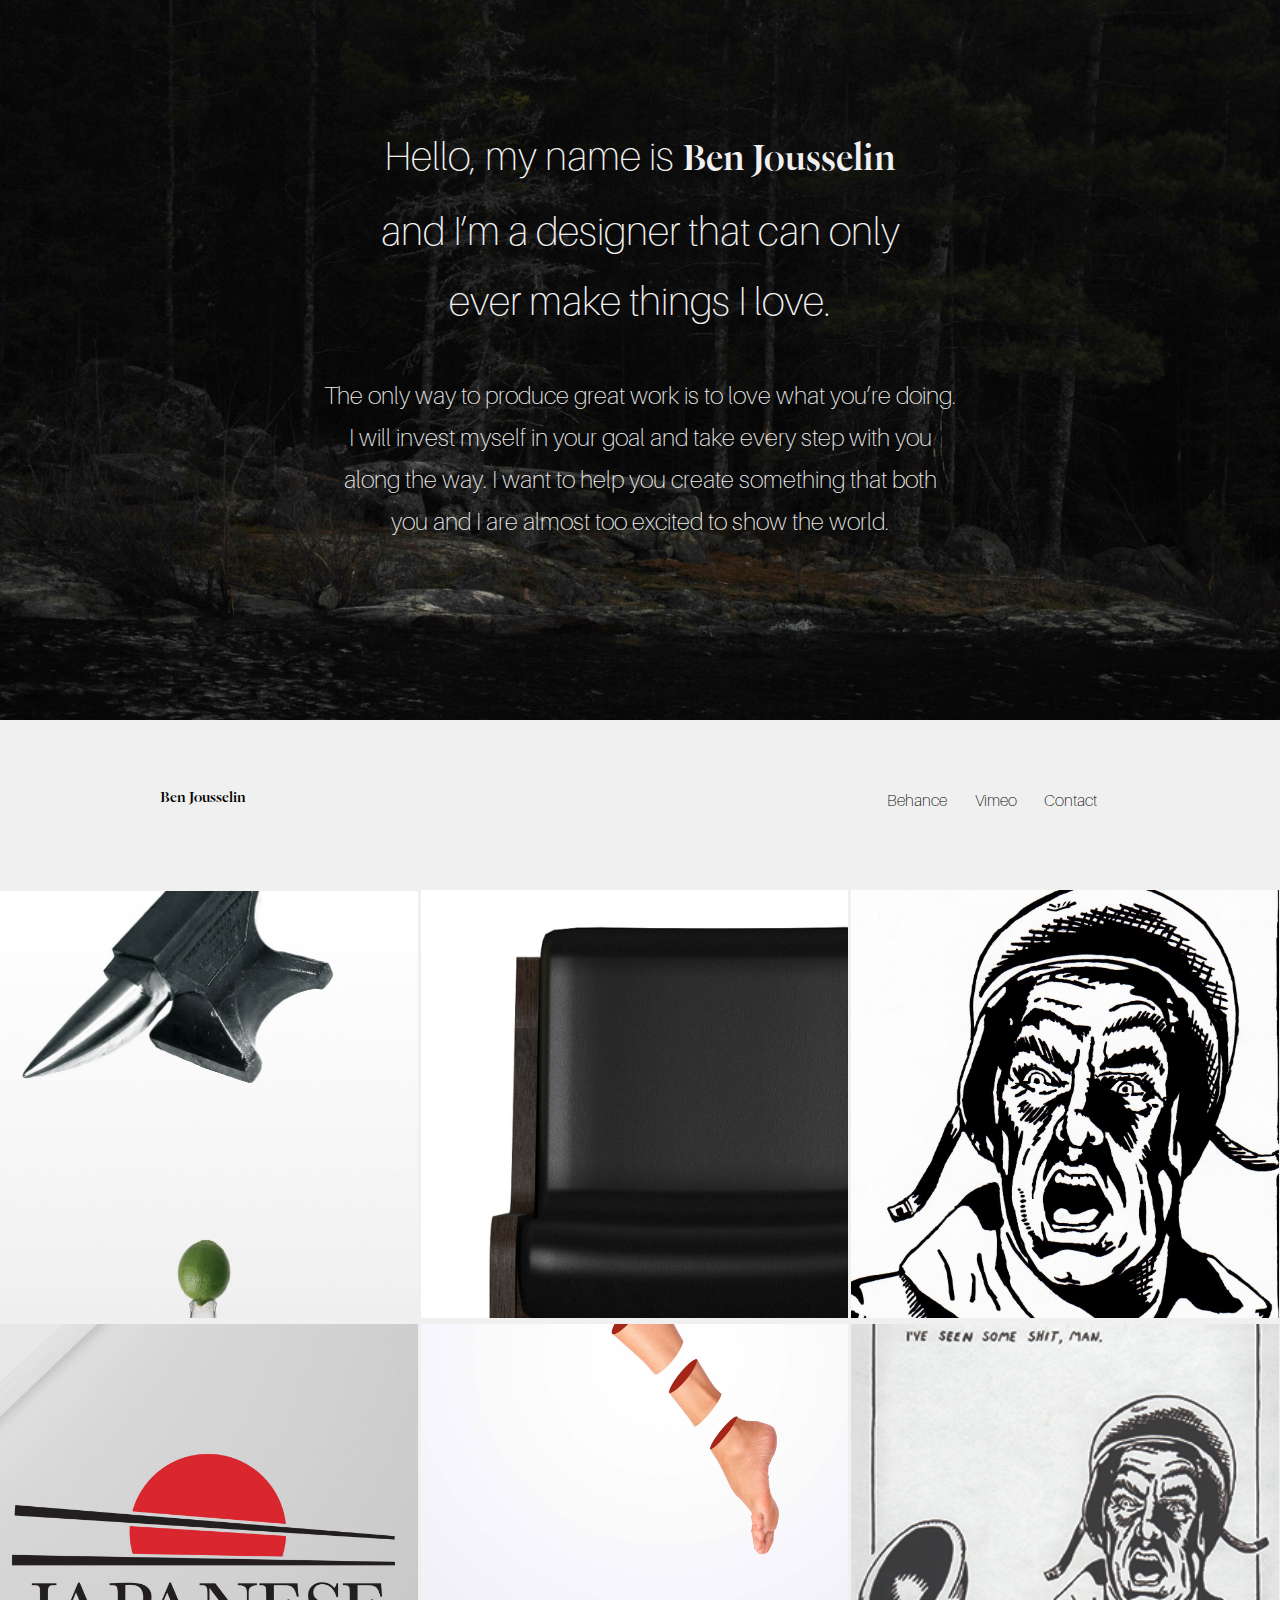
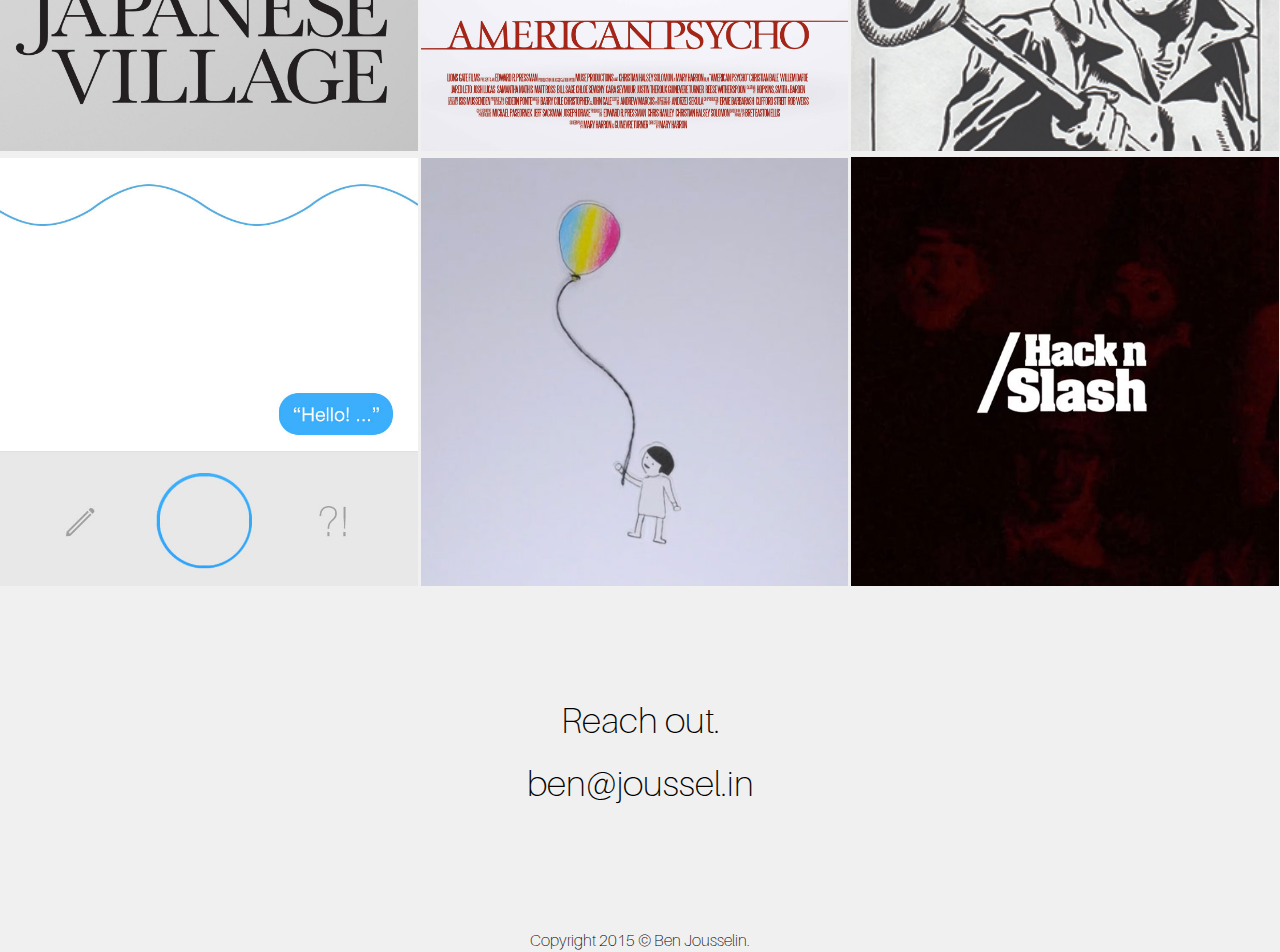
==== commit 49e3717d: "Image Optimization" ====
--- a/index.html
+++ b/index.html
@@ -32,12 +32,14 @@
 			<h1>Hello, my name is <strong>Ben Jousselin</strong><br>and I’m a designer that can only<br> ever make things I love.</h1>
 			<h2>The only way to produce great work is to love what you’re doing.<br>I will invest myself in your goal and take every step with you<br>along the way. I want to help you create something that both<br>you and I are almost too excited to show the world.</h2>
 		</section>
+
 		<nav id="header">
 			<ul>
 				<li class="nav-left"><a href="#top"><strong>Ben Jousselin</strong></a></li>
 				<li class="nav-right"><a href="#contact">Contact</a></li>
 				<!-- <li class="nav-right"><a href="#services">Services</a></li> -->
-				<li class="nav-right"><a href="#work">Work</a></li>
+				<li class="nav-right"><a href="http://vimeo.com/user17057713">Vimeo</a></li>
+				<li class="nav-right"><a href="https://www.behance.net/Jousselin">Behance</a></li>
 			</ul>
 		</nav>
 
@@ -132,8 +134,6 @@
 		<section class= "contact-section">
 			<h2 class="contact-text">Reach out.</h2>
 			<h2 class="contact-text">ben@joussel.in</h2>
-
-
 		</section>
 
 		<script src="js/main.js"></script>
--- a/css/main.css
+++ b/css/main.css
@@ -42,7 +42,6 @@
 
 h2 {
 	font-size: 0.50em;
-	font-style: thin;
 	text-align: center;
 	color:#f0f0f0;
 	line-height: 1.75;
@@ -157,12 +156,12 @@
 	color: #000000;
 }
 
-.404-footer{
+/*.404-footer{
 	width: 100%;
 	height: 9em;
 	padding: 3em 0 0 0;
 	background-color: #F0F0F0;
-}
+}*/
 
 p{
 	font-size: 6em;
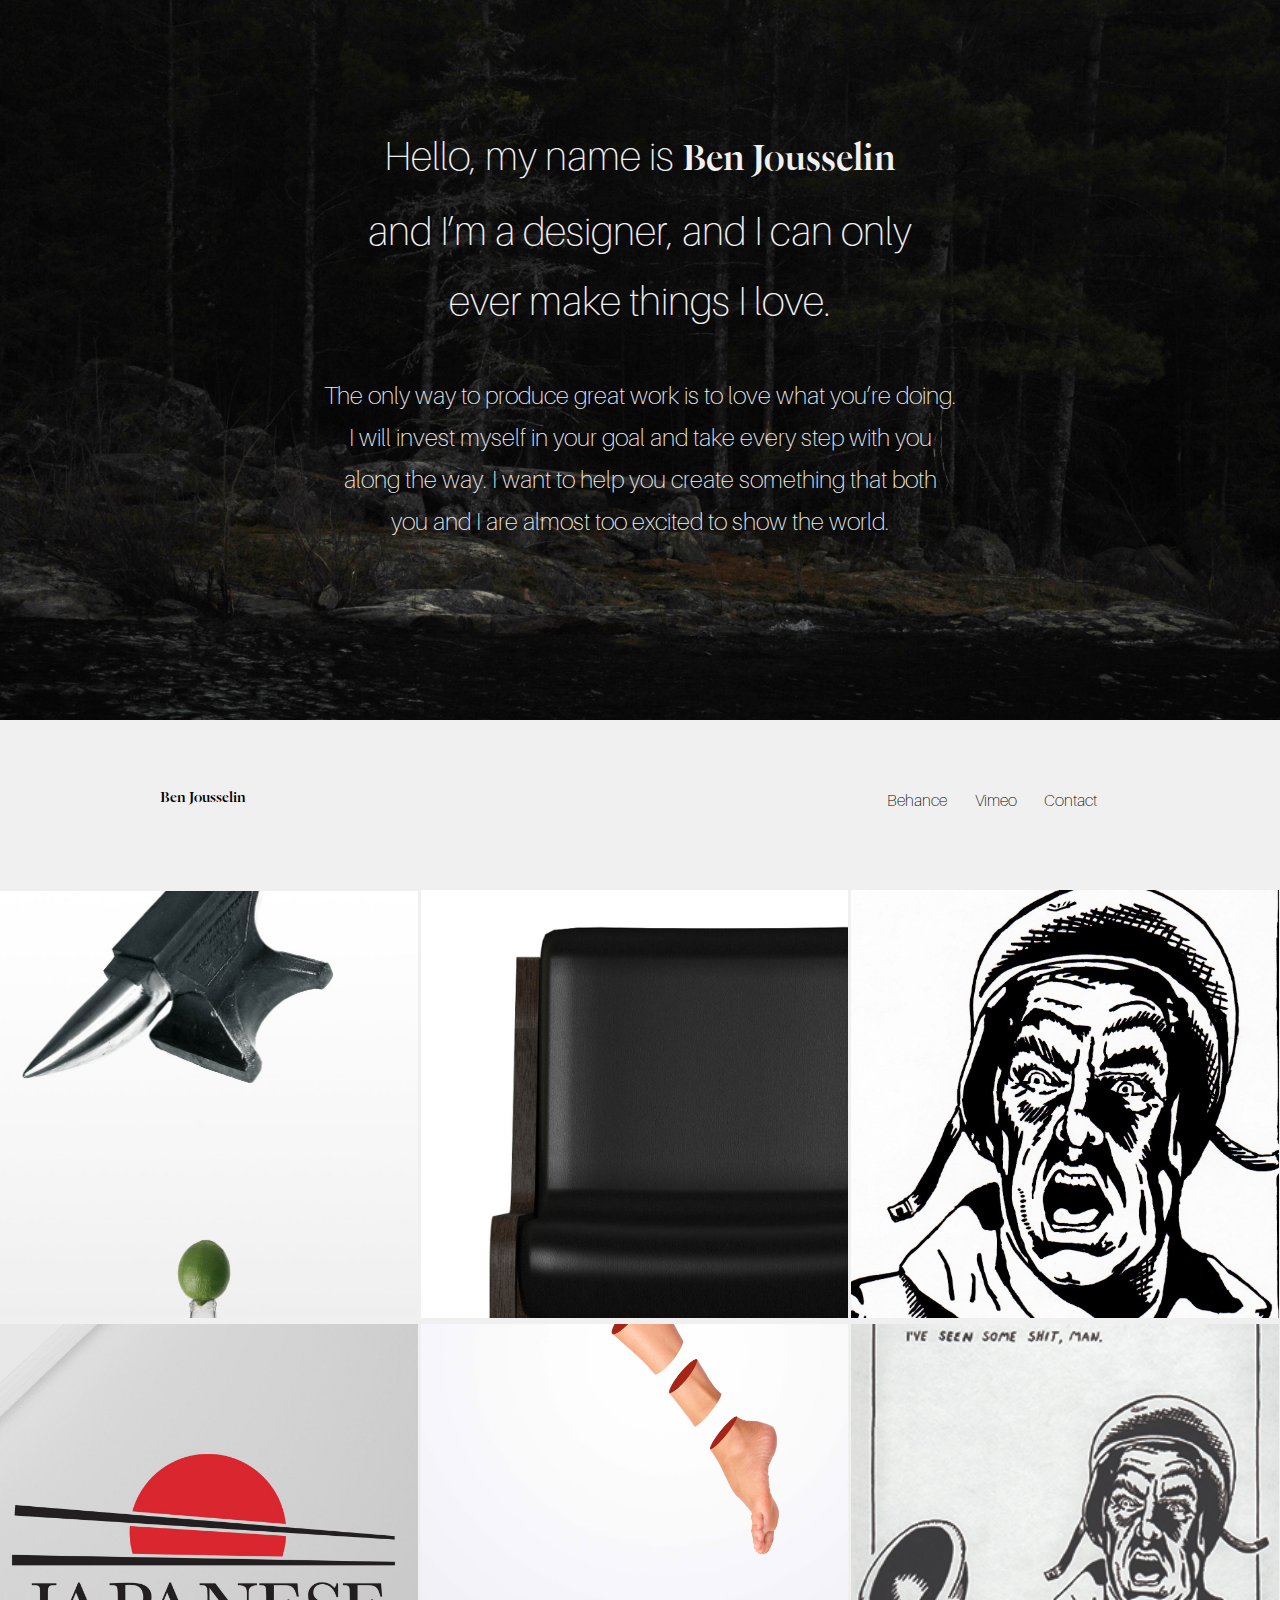
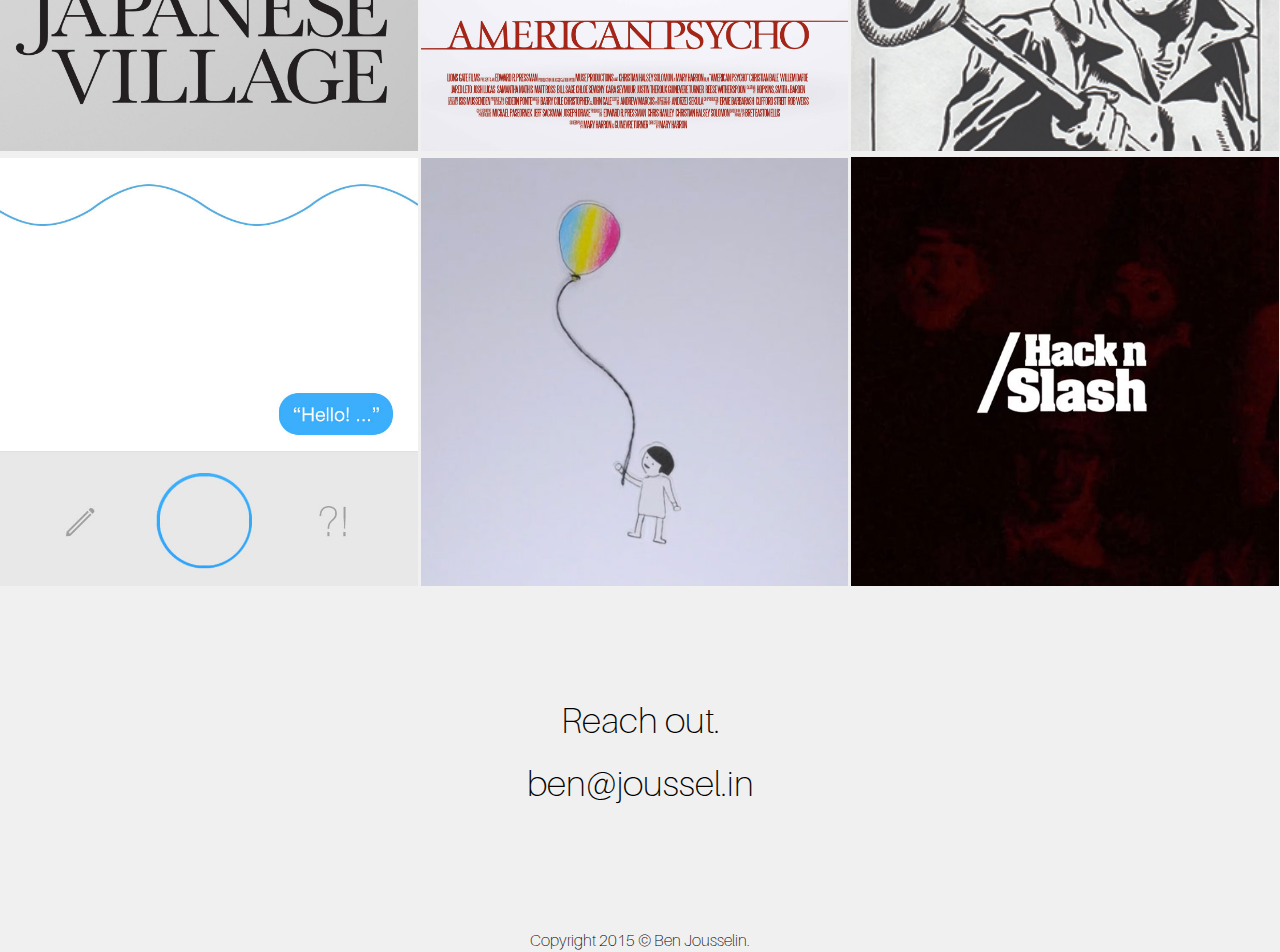
==== commit 971e365d: "Post submission edits" ====
--- a/index.html
+++ b/index.html
@@ -29,7 +29,7 @@
 	<body>
 		<a id="top"></a>
 		<section class= "intro-section">
-			<h1>Hello, my name is <strong>Ben Jousselin</strong><br>and I’m a designer that can only<br> ever make things I love.</h1>
+			<h1>Hello, my name is <strong>Ben Jousselin</strong><br>and I’m a designer, and I can only<br> ever make things I love.</h1>
 			<h2>The only way to produce great work is to love what you’re doing.<br>I will invest myself in your goal and take every step with you<br>along the way. I want to help you create something that both<br>you and I are almost too excited to show the world.</h2>
 		</section>
 
